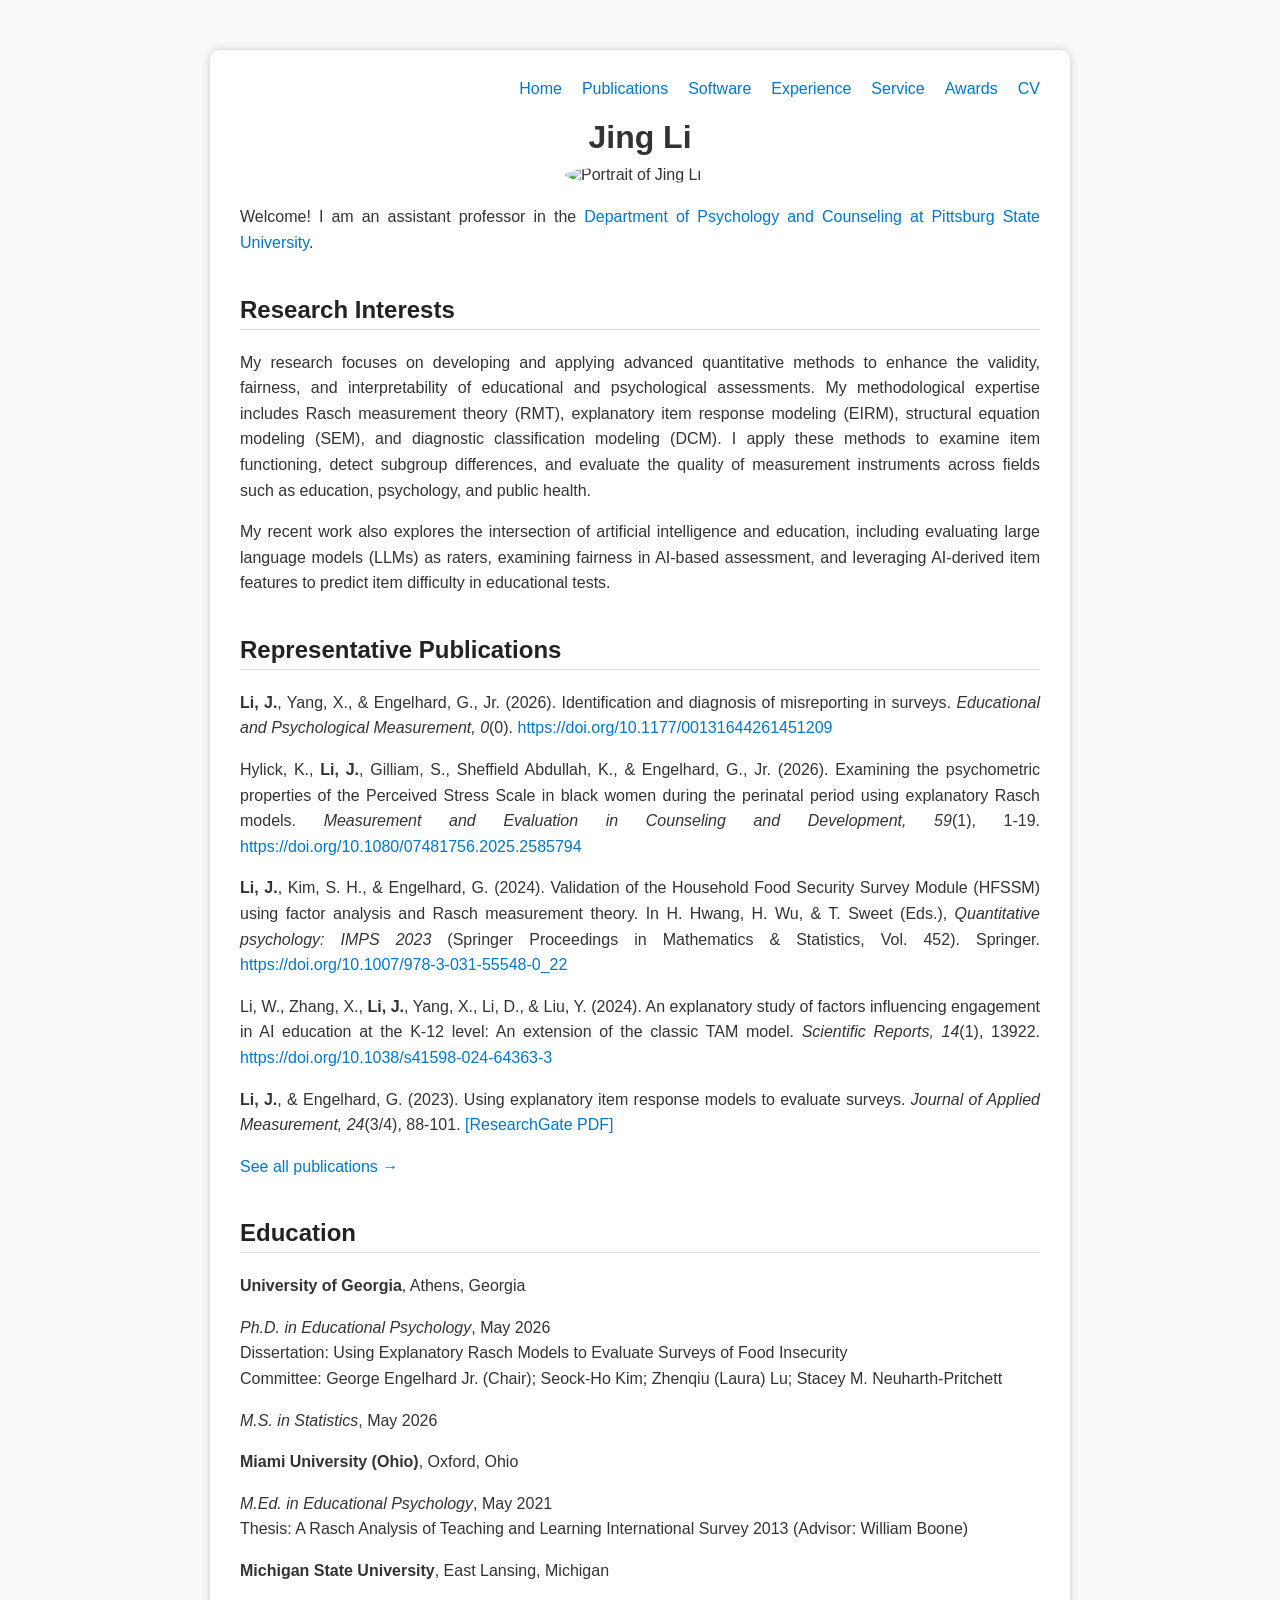
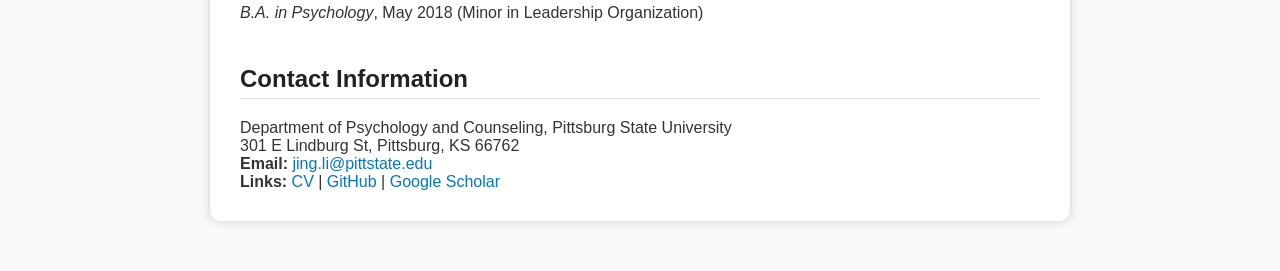
==== index.html @ d0a08bfe "Update index.html" ====
<!DOCTYPE html>
<html lang="en">
<head>
<meta charset="UTF-8">
<meta name="viewport" content="width=device-width, initial-scale=1.0">
<title>Home | Jing Li</title>
<link href="https://fonts.googleapis.com/css2?family=Lato:wght@300;700&display=swap" rel="stylesheet">
<link rel="stylesheet" href="style.css">
</head>
<body>
<div class="container">
<nav class="topnav">
<a href="index.html" class="active">Home</a>
<a href="publications.html">Publications</a>
<a href="software.html">Software</a>
<a href="experience.html">Experience</a>
<a href="service.html">Service</a>
<a href="awards.html">Awards</a>
<a href="cv.html">CV</a>
</nav>
<h1>Jing Li</h1>
<img src="profile.png" alt="Portrait of Jing Li" class="profile-img">
<p>Welcome! I am an assistant professor in the <a href="https://www.pittstate.edu/" target="_blank">Department of Psychology and Counseling at Pittsburg State University</a>.</p>

<h2>Research Interests</h2>
<p>My research focuses on developing and applying advanced quantitative methods to enhance the validity, fairness, and interpretability of educational and psychological assessments. My methodological expertise includes Rasch measurement theory (RMT), explanatory item response modeling (EIRM), structural equation modeling (SEM), and diagnostic classification modeling (DCM). I apply these methods to examine item functioning, detect subgroup differences, and evaluate the quality of measurement instruments across fields such as education, psychology, and public health.</p>
<p>My recent work also explores the intersection of artificial intelligence and education, including evaluating large language models (LLMs) as raters, examining fairness in AI-based assessment, and leveraging AI-derived item features to predict item difficulty in educational tests.</p>

<h2>Representative Publications</h2>
<p><strong>Li, J.</strong>, Yang, X., &amp; Engelhard, G., Jr. (2026). Identification and diagnosis of misreporting in surveys. <em>Educational and Psychological Measurement, 0</em>(0). <a href="https://doi.org/10.1177/00131644261451209" target="_blank">https://doi.org/10.1177/00131644261451209</a></p>
<p>Hylick, K., <strong>Li, J.</strong>, Gilliam, S., Sheffield Abdullah, K., &amp; Engelhard, G., Jr. (2026). Examining the psychometric properties of the Perceived Stress Scale in black women during the perinatal period using explanatory Rasch models. <em>Measurement and Evaluation in Counseling and Development, 59</em>(1), 1-19. <a href="https://doi.org/10.1080/07481756.2025.2585794" target="_blank">https://doi.org/10.1080/07481756.2025.2585794</a></p>
<p><strong>Li, J.</strong>, Kim, S. H., &amp; Engelhard, G. (2024). Validation of the Household Food Security Survey Module (HFSSM) using factor analysis and Rasch measurement theory. In H. Hwang, H. Wu, &amp; T. Sweet (Eds.), <em>Quantitative psychology: IMPS 2023</em> (Springer Proceedings in Mathematics &amp; Statistics, Vol. 452). Springer. <a href="https://doi.org/10.1007/978-3-031-55548-0_22" target="_blank">https://doi.org/10.1007/978-3-031-55548-0_22</a></p>
<p>Li, W., Zhang, X., <strong>Li, J.</strong>, Yang, X., Li, D., &amp; Liu, Y. (2024). An explanatory study of factors influencing engagement in AI education at the K-12 level: An extension of the classic TAM model. <em>Scientific Reports, 14</em>(1), 13922. <a href="https://doi.org/10.1038/s41598-024-64363-3" target="_blank">https://doi.org/10.1038/s41598-024-64363-3</a></p>
<p><strong>Li, J.</strong>, &amp; Engelhard, G. (2023). Using explanatory item response models to evaluate surveys. <em>Journal of Applied Measurement, 24</em>(3/4), 88-101. <a href="https://www.researchgate.net/profile/Jing-Li-899/publication/395028390_Using_Explanatory_Item_Response_Models_to_Evaluate_Surveys/links/68b1be15360112563e0f1eec/Using-Explanatory-Item-Response-Models-to-Evaluate-Surveys.pdf" target="_blank">[ResearchGate PDF]</a></p>
<p><a href="publications.html">See all publications &rarr;</a></p>

<h2>Education</h2>
<p><strong>University of Georgia</strong>, Athens, Georgia</p>
<p><em>Ph.D. in Educational Psychology</em>, May 2026<br>Dissertation: Using Explanatory Rasch Models to Evaluate Surveys of Food Insecurity<br>Committee: George Engelhard Jr. (Chair); Seock-Ho Kim; Zhenqiu (Laura) Lu; Stacey M. Neuharth-Pritchett</p>
<p><em>M.S. in Statistics</em>, May 2026</p>
<p><strong>Miami University (Ohio)</strong>, Oxford, Ohio</p>
<p><em>M.Ed. in Educational Psychology</em>, May 2021<br>Thesis: A Rasch Analysis of Teaching and Learning International Survey 2013 (Advisor: William Boone)</p>
<p><strong>Michigan State University</strong>, East Lansing, Michigan</p>
<p><em>B.A. in Psychology</em>, May 2018 (Minor in Leadership Organization)</p>

<h2>Contact Information</h2>
<div class="contact-info">Department of Psychology and Counseling, Pittsburg State University<br>301 E Lindburg St, Pittsburg, KS 66762<br>
<strong>Email:</strong> <a href="mailto:jing.li@pittstate.edu">jing.li@pittstate.edu</a><br>
<strong>Links:</strong> <a href="cv.html">CV</a> | <a href="https://github.com/JingLi1230" target="_blank">GitHub</a> | <a href="https://scholar.google.com/citations?user=pYv-j_UAAAAJ&amp;hl=en" target="_blank">Google Scholar</a></div>
</div>
</body>
</html>
---- style.css ----
body {
  font-family: sans-serif;
  background-color: #f9f9f9;
  padding: 50px;
  margin: 0;
  color: #333;
}

.container {
  max-width: 800px;
  margin: auto;
  background: white;
  padding: 30px;
  border-radius: 10px;
  box-shadow: 0px 0px 10px #ccc;
}

h1 {
  text-align: center;
  font-size: 32px;
  margin-bottom: 10px;
}

img {
  display: block;
  margin: 0 auto 20px auto;
  max-width: 150px;
  border-radius: 50%;
}

p {
  text-align: justify;
  line-height: 1.6;
}

ul {
  padding-left: 20px;
  line-height: 1.6;
}

ul li {
  margin-bottom: 8px;
}

a {
  color: #0077cc;
  text-decoration: none;
}

a:hover {
  text-decoration: underline;
}

h2 {
  margin-top: 40px;
  color: #222;
  border-bottom: 1px solid #ddd;
  padding-bottom: 5px;
}
.topnav {
  display: flex;
  justify-content: flex-end;  /* 靠右对齐 */
  flex-wrap: wrap;            /* 手机上放不下时自动换行 */
  gap: 20px;                  /* 链接之间的间距,可以自己调 */
  text-align: right;
}
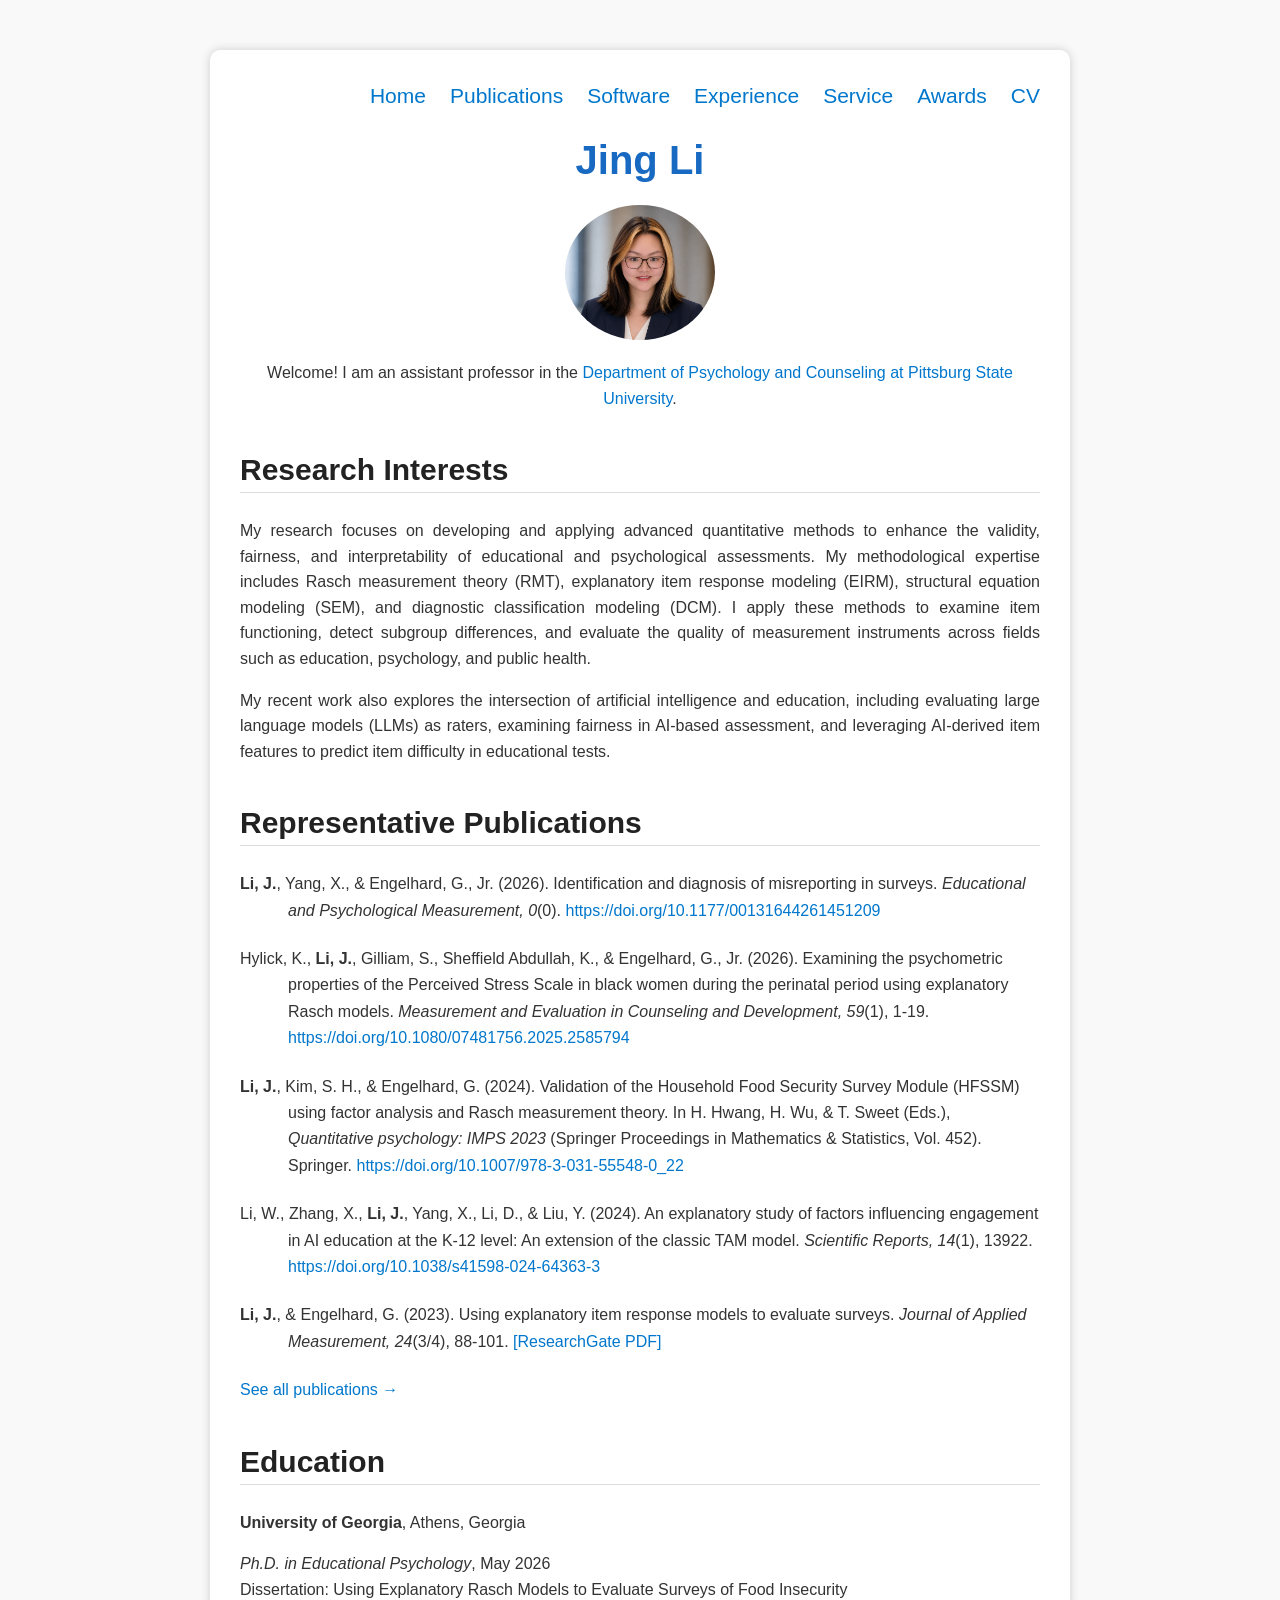
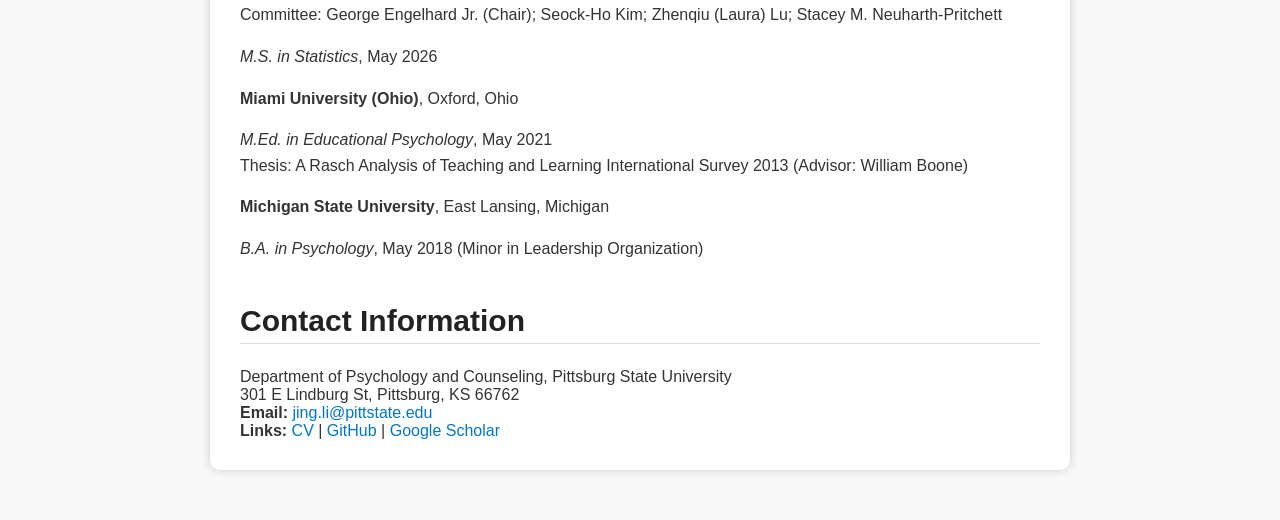
==== commit 5159c4fe: "Add files via upload" ====
--- a/index.html
+++ b/index.html
@@ -20,18 +20,18 @@
 </nav>
 <h1>Jing Li</h1>
 <img src="profile.png" alt="Portrait of Jing Li" class="profile-img">
-<p>Welcome! I am an assistant professor in the <a href="https://www.pittstate.edu/" target="_blank">Department of Psychology and Counseling at Pittsburg State University</a>.</p>
+<p class="welcome-intro">Welcome! I am an assistant professor in the <a href="https://www.pittstate.edu/" target="_blank">Department of Psychology and Counseling at Pittsburg State University</a>.</p>
 
 <h2>Research Interests</h2>
 <p>My research focuses on developing and applying advanced quantitative methods to enhance the validity, fairness, and interpretability of educational and psychological assessments. My methodological expertise includes Rasch measurement theory (RMT), explanatory item response modeling (EIRM), structural equation modeling (SEM), and diagnostic classification modeling (DCM). I apply these methods to examine item functioning, detect subgroup differences, and evaluate the quality of measurement instruments across fields such as education, psychology, and public health.</p>
 <p>My recent work also explores the intersection of artificial intelligence and education, including evaluating large language models (LLMs) as raters, examining fairness in AI-based assessment, and leveraging AI-derived item features to predict item difficulty in educational tests.</p>
 
 <h2>Representative Publications</h2>
-<p><strong>Li, J.</strong>, Yang, X., &amp; Engelhard, G., Jr. (2026). Identification and diagnosis of misreporting in surveys. <em>Educational and Psychological Measurement, 0</em>(0). <a href="https://doi.org/10.1177/00131644261451209" target="_blank">https://doi.org/10.1177/00131644261451209</a></p>
-<p>Hylick, K., <strong>Li, J.</strong>, Gilliam, S., Sheffield Abdullah, K., &amp; Engelhard, G., Jr. (2026). Examining the psychometric properties of the Perceived Stress Scale in black women during the perinatal period using explanatory Rasch models. <em>Measurement and Evaluation in Counseling and Development, 59</em>(1), 1-19. <a href="https://doi.org/10.1080/07481756.2025.2585794" target="_blank">https://doi.org/10.1080/07481756.2025.2585794</a></p>
-<p><strong>Li, J.</strong>, Kim, S. H., &amp; Engelhard, G. (2024). Validation of the Household Food Security Survey Module (HFSSM) using factor analysis and Rasch measurement theory. In H. Hwang, H. Wu, &amp; T. Sweet (Eds.), <em>Quantitative psychology: IMPS 2023</em> (Springer Proceedings in Mathematics &amp; Statistics, Vol. 452). Springer. <a href="https://doi.org/10.1007/978-3-031-55548-0_22" target="_blank">https://doi.org/10.1007/978-3-031-55548-0_22</a></p>
-<p>Li, W., Zhang, X., <strong>Li, J.</strong>, Yang, X., Li, D., &amp; Liu, Y. (2024). An explanatory study of factors influencing engagement in AI education at the K-12 level: An extension of the classic TAM model. <em>Scientific Reports, 14</em>(1), 13922. <a href="https://doi.org/10.1038/s41598-024-64363-3" target="_blank">https://doi.org/10.1038/s41598-024-64363-3</a></p>
-<p><strong>Li, J.</strong>, &amp; Engelhard, G. (2023). Using explanatory item response models to evaluate surveys. <em>Journal of Applied Measurement, 24</em>(3/4), 88-101. <a href="https://www.researchgate.net/profile/Jing-Li-899/publication/395028390_Using_Explanatory_Item_Response_Models_to_Evaluate_Surveys/links/68b1be15360112563e0f1eec/Using-Explanatory-Item-Response-Models-to-Evaluate-Surveys.pdf" target="_blank">[ResearchGate PDF]</a></p>
+<p class="publication-entry"><strong>Li, J.</strong>, Yang, X., &amp; Engelhard, G., Jr. (2026). Identification and diagnosis of misreporting in surveys. <em>Educational and Psychological Measurement, 0</em>(0). <a href="https://doi.org/10.1177/00131644261451209" target="_blank">https://doi.org/10.1177/00131644261451209</a></p>
+<p class="publication-entry">Hylick, K., <strong>Li, J.</strong>, Gilliam, S., Sheffield Abdullah, K., &amp; Engelhard, G., Jr. (2026). Examining the psychometric properties of the Perceived Stress Scale in black women during the perinatal period using explanatory Rasch models. <em>Measurement and Evaluation in Counseling and Development, 59</em>(1), 1-19. <a href="https://doi.org/10.1080/07481756.2025.2585794" target="_blank">https://doi.org/10.1080/07481756.2025.2585794</a></p>
+<p class="publication-entry"><strong>Li, J.</strong>, Kim, S. H., &amp; Engelhard, G. (2024). Validation of the Household Food Security Survey Module (HFSSM) using factor analysis and Rasch measurement theory. In H. Hwang, H. Wu, &amp; T. Sweet (Eds.), <em>Quantitative psychology: IMPS 2023</em> (Springer Proceedings in Mathematics &amp; Statistics, Vol. 452). Springer. <a href="https://doi.org/10.1007/978-3-031-55548-0_22" target="_blank">https://doi.org/10.1007/978-3-031-55548-0_22</a></p>
+<p class="publication-entry">Li, W., Zhang, X., <strong>Li, J.</strong>, Yang, X., Li, D., &amp; Liu, Y. (2024). An explanatory study of factors influencing engagement in AI education at the K-12 level: An extension of the classic TAM model. <em>Scientific Reports, 14</em>(1), 13922. <a href="https://doi.org/10.1038/s41598-024-64363-3" target="_blank">https://doi.org/10.1038/s41598-024-64363-3</a></p>
+<p class="publication-entry"><strong>Li, J.</strong>, &amp; Engelhard, G. (2023). Using explanatory item response models to evaluate surveys. <em>Journal of Applied Measurement, 24</em>(3/4), 88-101. <a href="https://www.researchgate.net/profile/Jing-Li-899/publication/395028390_Using_Explanatory_Item_Response_Models_to_Evaluate_Surveys/links/68b1be15360112563e0f1eec/Using-Explanatory-Item-Response-Models-to-Evaluate-Surveys.pdf" target="_blank">[ResearchGate PDF]</a></p>
 <p><a href="publications.html">See all publications &rarr;</a></p>
 
 <h2>Education</h2>
--- a/style.css
+++ b/style.css
@@ -64,3 +64,20 @@
   gap: 20px;                  /* 链接之间的间距,可以自己调 */
   text-align: right;
 }
+
+/* Shared academic website refinements */
+h1 { color: #1769c2; font-size: 40px; margin-top: 26px; margin-bottom: 22px; }
+h2 { font-size: 30px; color: #222; margin-top: 42px; }
+.topnav { gap: 24px; align-items: center; }
+.topnav a { font-size: 21px; line-height: 1.5; }
+.welcome-intro { text-align: center; }
+.publication-entry { padding-left: 0.5in; text-indent: -0.5in; text-align: left; overflow-wrap: anywhere; margin: 0 0 22px; line-height: 1.65; }
+.publication-section-heading { font-size: 30px; }
+@media (max-width: 700px) {
+  body { padding: 14px; }
+  .container { padding: 20px; }
+  h1 { font-size: 34px; }
+  h2, .publication-section-heading { font-size: 25px; }
+  .topnav { justify-content: center; gap: 10px 16px; }
+  .topnav a { font-size: 18px; }
+}
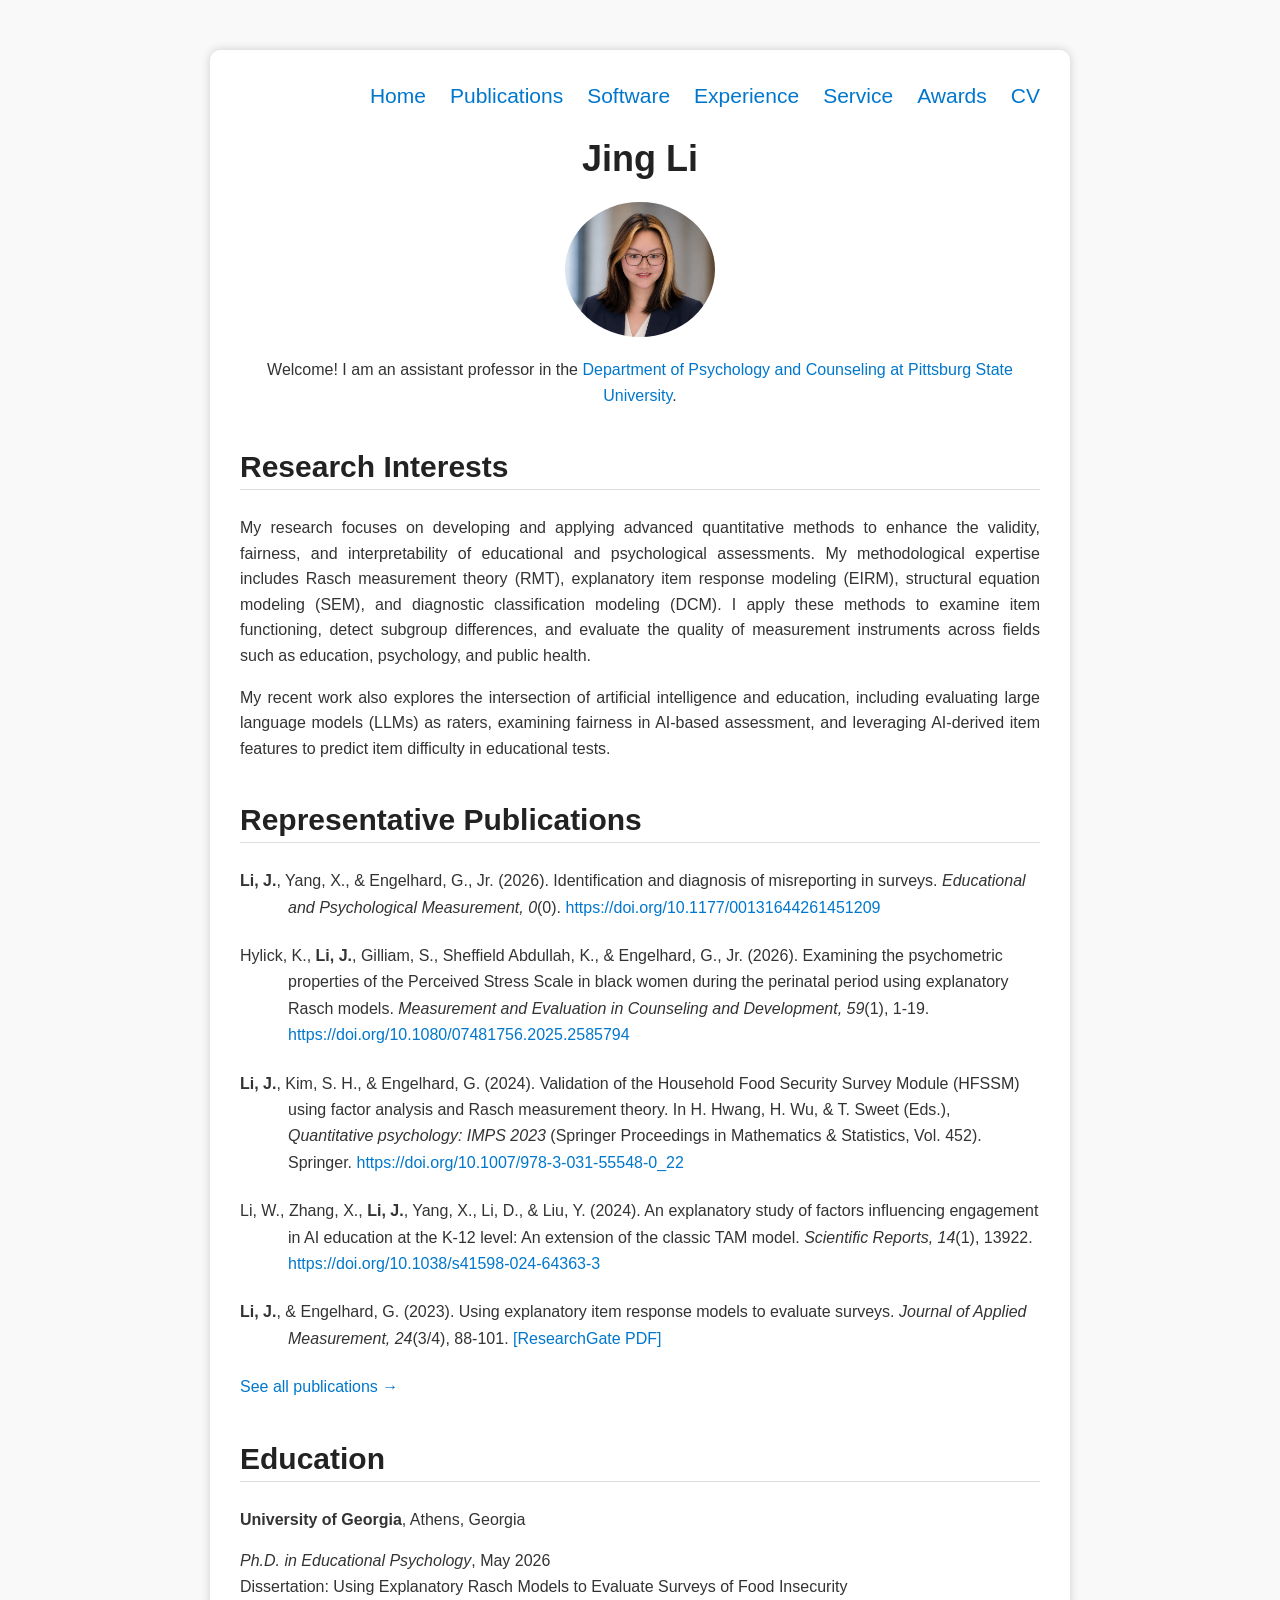
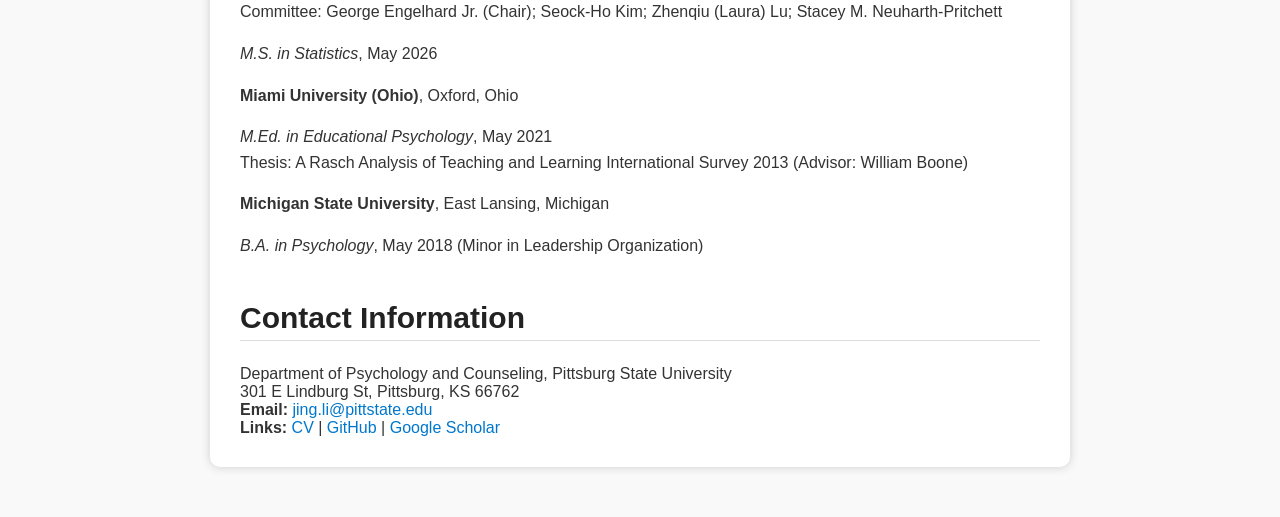
==== commit 3c9c3487: "Update index.html" ====
--- a/index.html
+++ b/index.html
@@ -20,7 +20,7 @@
 </nav>
 <h1>Jing Li</h1>
 <img src="profile.png" alt="Portrait of Jing Li" class="profile-img">
-<p class="welcome-intro">Welcome! I am an assistant professor in the <a href="https://www.pittstate.edu/" target="_blank">Department of Psychology and Counseling at Pittsburg State University</a>.</p>
+<p class="welcome-intro">Welcome! I am an assistant professor in the <a href="https://www.pittstate.edu/psychology/index.html" target="_blank">Department of Psychology and Counseling at Pittsburg State University</a>.</p>
 
 <h2>Research Interests</h2>
 <p>My research focuses on developing and applying advanced quantitative methods to enhance the validity, fairness, and interpretability of educational and psychological assessments. My methodological expertise includes Rasch measurement theory (RMT), explanatory item response modeling (EIRM), structural equation modeling (SEM), and diagnostic classification modeling (DCM). I apply these methods to examine item functioning, detect subgroup differences, and evaluate the quality of measurement instruments across fields such as education, psychology, and public health.</p>
--- a/style.css
+++ b/style.css
@@ -1,3 +1,8 @@
+
+/* =========================================
+   General Website Style
+========================================= */
+
 body {
   font-family: sans-serif;
   background-color: #f9f9f9;
@@ -15,11 +20,21 @@
   box-shadow: 0px 0px 10px #ccc;
 }
 
+/* =========================================
+   Main Page Titles
+========================================= */
+
 h1 {
   text-align: center;
-  font-size: 32px;
-  margin-bottom: 10px;
-}
+  font-size: 36px;
+  color: #222;
+  margin-top: 26px;
+  margin-bottom: 22px;
+}
+
+/* =========================================
+   Profile Image
+========================================= */
 
 img {
   display: block;
@@ -28,6 +43,10 @@
   border-radius: 50%;
 }
 
+/* =========================================
+   Paragraphs and Lists
+========================================= */
+
 p {
   text-align: justify;
   line-height: 1.6;
@@ -42,6 +61,10 @@
   margin-bottom: 8px;
 }
 
+/* =========================================
+   Links
+========================================= */
+
 a {
   color: #0077cc;
   text-decoration: none;
@@ -51,33 +74,133 @@
   text-decoration: underline;
 }
 
+/* =========================================
+   Section Headings
+========================================= */
+
 h2 {
-  margin-top: 40px;
+  font-size: 30px;
+  margin-top: 42px;
   color: #222;
   border-bottom: 1px solid #ddd;
   padding-bottom: 5px;
 }
+
+/* =========================================
+   Navigation Bar
+========================================= */
+
 .topnav {
   display: flex;
-  justify-content: flex-end;  /* 靠右对齐 */
-  flex-wrap: wrap;            /* 手机上放不下时自动换行 */
-  gap: 20px;                  /* 链接之间的间距,可以自己调 */
+  justify-content: flex-end;
+  flex-wrap: wrap;
+  gap: 24px;
+  align-items: center;
   text-align: right;
 }
 
-/* Shared academic website refinements */
-h1 { color: #1769c2; font-size: 40px; margin-top: 26px; margin-bottom: 22px; }
-h2 { font-size: 30px; color: #222; margin-top: 42px; }
-.topnav { gap: 24px; align-items: center; }
-.topnav a { font-size: 21px; line-height: 1.5; }
-.welcome-intro { text-align: center; }
-.publication-entry { padding-left: 0.5in; text-indent: -0.5in; text-align: left; overflow-wrap: anywhere; margin: 0 0 22px; line-height: 1.65; }
-.publication-section-heading { font-size: 30px; }
+.topnav a {
+  font-size: 21px;
+  line-height: 1.5;
+}
+
+/* =========================================
+   Home Page Welcome Section
+========================================= */
+
+.welcome-intro {
+  text-align: center;
+}
+
+/* =========================================
+   APA Style Publications
+   Home Page: Representative Publications
+========================================= */
+
+.publication-entry {
+  padding-left: 0.5in;
+  text-indent: -0.5in;
+  text-align: left;
+  overflow-wrap: anywhere;
+  margin: 0 0 22px;
+  line-height: 1.65;
+}
+
+/* =========================================
+   Publications Page Section Headings
+========================================= */
+
+.publication-section-heading {
+  font-size: 30px;
+}
+
+/* =========================================
+   Publications Page Automatic Numbering
+========================================= */
+
+/* Restart numbering for each section */
+.publication-list {
+  counter-reset: publication;
+}
+
+/* Numbered publication entries */
+.publication-list .publication-entry {
+  counter-increment: publication;
+  position: relative;
+
+  padding-left: 0.65in;
+  text-indent: 0;
+
+  text-align: left;
+  overflow-wrap: anywhere;
+
+  margin: 0 0 22px;
+  line-height: 1.65;
+}
+
+/* Display numbers: 1. 2. 3. ... */
+.publication-list .publication-entry::before {
+  content: counter(publication) ".";
+  position: absolute;
+  left: 0;
+  top: 0;
+  font-weight: bold;
+}
+
+/* =========================================
+   Mobile Responsive Design
+========================================= */
+
 @media (max-width: 700px) {
-  body { padding: 14px; }
-  .container { padding: 20px; }
-  h1 { font-size: 34px; }
-  h2, .publication-section-heading { font-size: 25px; }
-  .topnav { justify-content: center; gap: 10px 16px; }
-  .topnav a { font-size: 18px; }
-}
+
+  body {
+    padding: 14px;
+  }
+
+  .container {
+    padding: 20px;
+  }
+
+  h1 {
+    font-size: 30px;
+  }
+
+  h2,
+  .publication-section-heading {
+    font-size: 25px;
+  }
+
+  .topnav {
+    justify-content: center;
+    gap: 10px 16px;
+  }
+
+  .topnav a {
+    font-size: 18px;
+  }
+
+  .publication-list .publication-entry {
+    padding-left: 0.45in;
+  }
+
+}
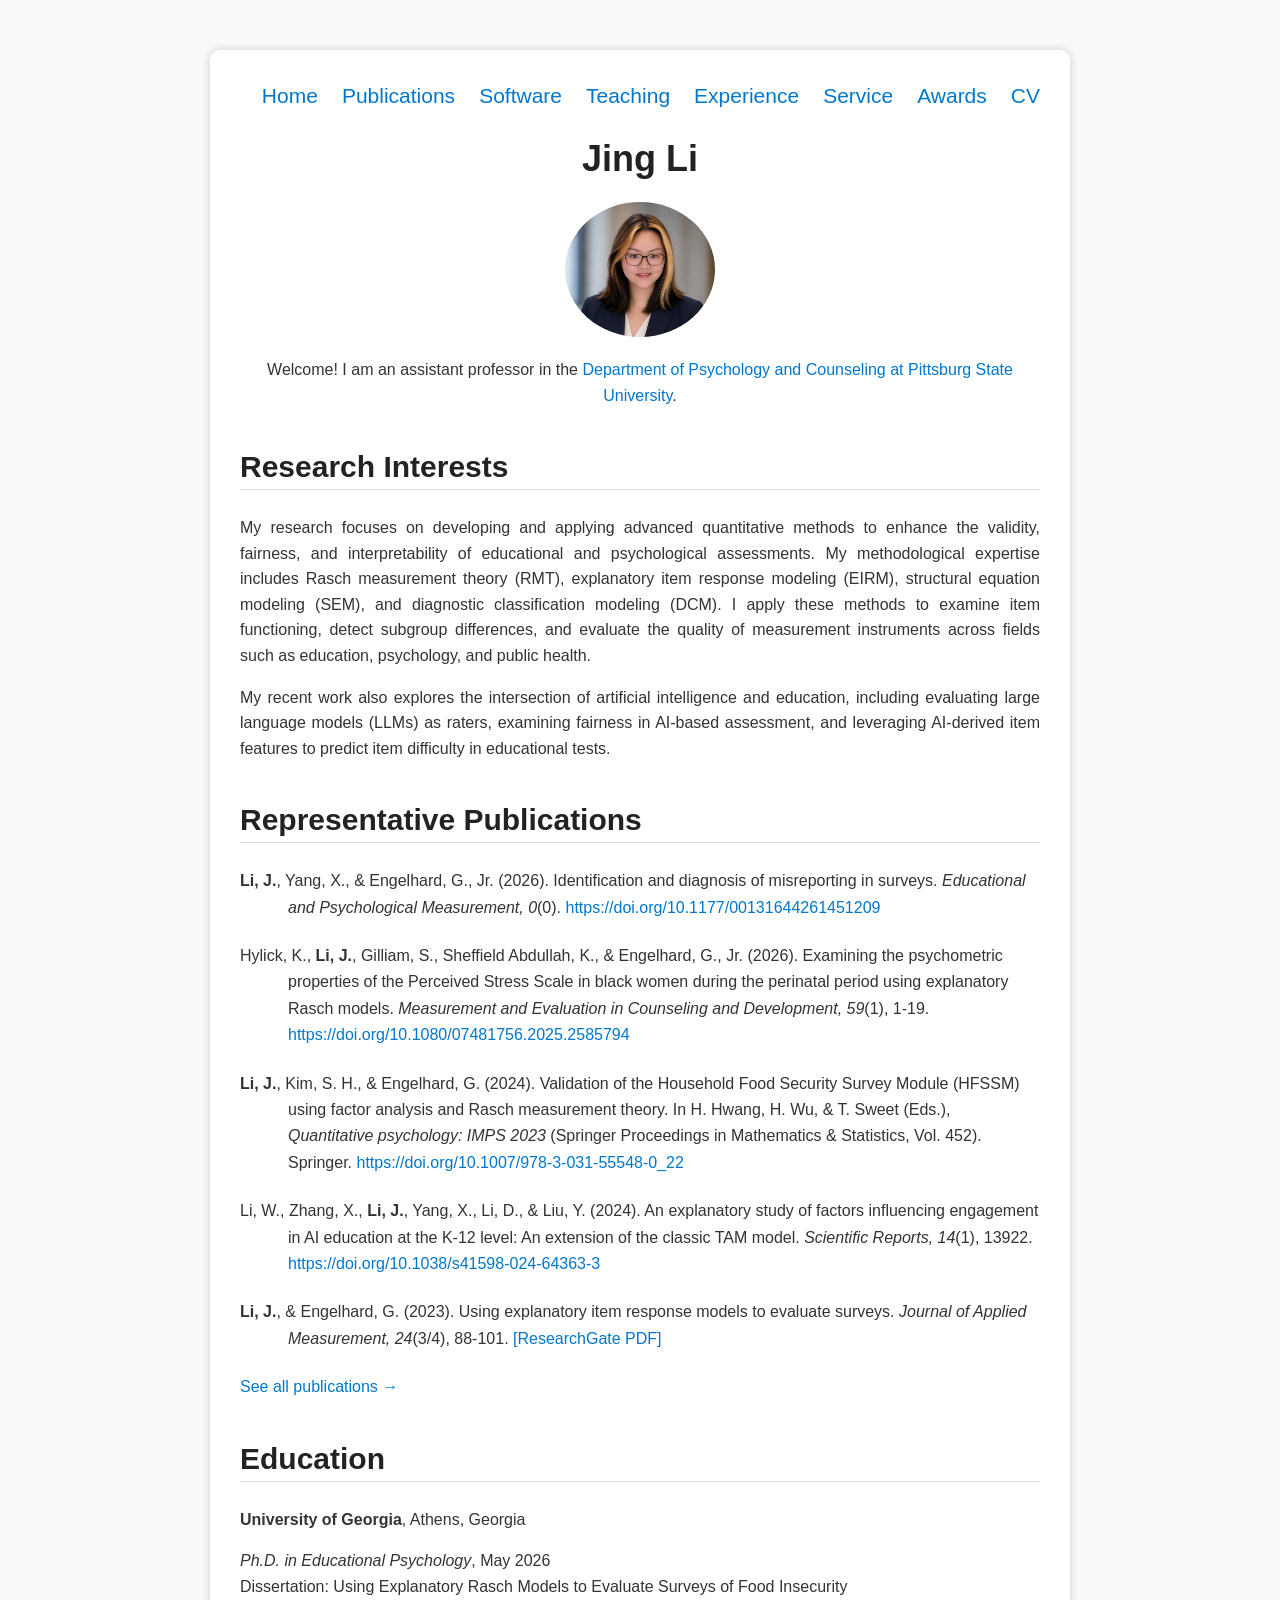
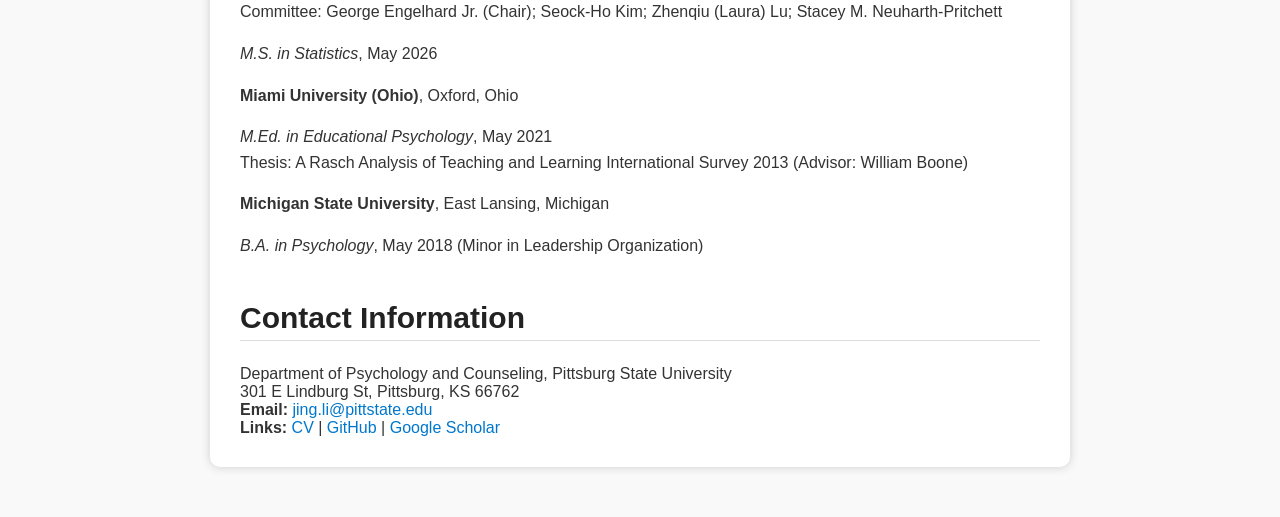
==== commit fe8d390f: "Update index.html" ====
--- a/index.html
+++ b/index.html
@@ -9,15 +9,18 @@
 </head>
 <body>
 <div class="container">
+  
 <nav class="topnav">
 <a href="index.html" class="active">Home</a>
 <a href="publications.html">Publications</a>
 <a href="software.html">Software</a>
+<a href="teaching.html">Teaching</a>
 <a href="experience.html">Experience</a>
 <a href="service.html">Service</a>
 <a href="awards.html">Awards</a>
 <a href="cv.html">CV</a>
 </nav>
+  
 <h1>Jing Li</h1>
 <img src="profile.png" alt="Portrait of Jing Li" class="profile-img">
 <p class="welcome-intro">Welcome! I am an assistant professor in the <a href="https://www.pittstate.edu/psychology/index.html" target="_blank">Department of Psychology and Counseling at Pittsburg State University</a>.</p>
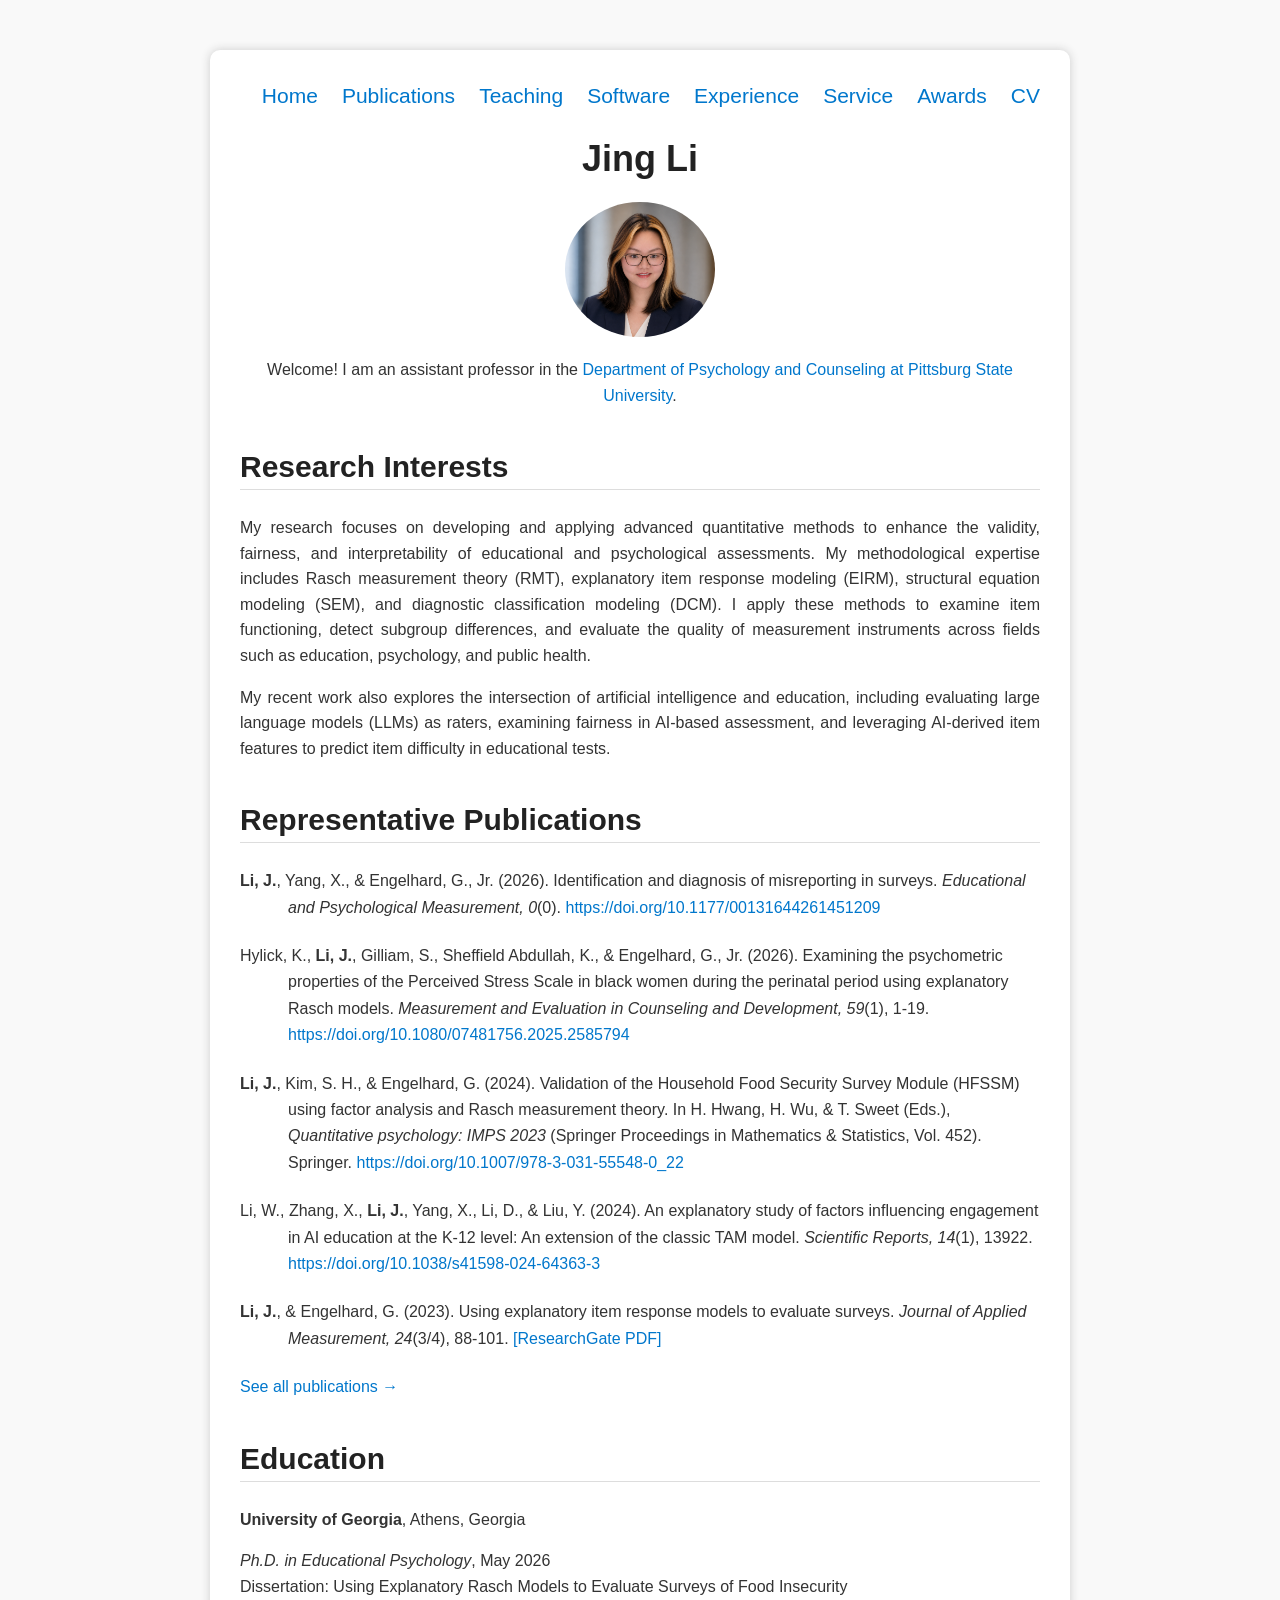
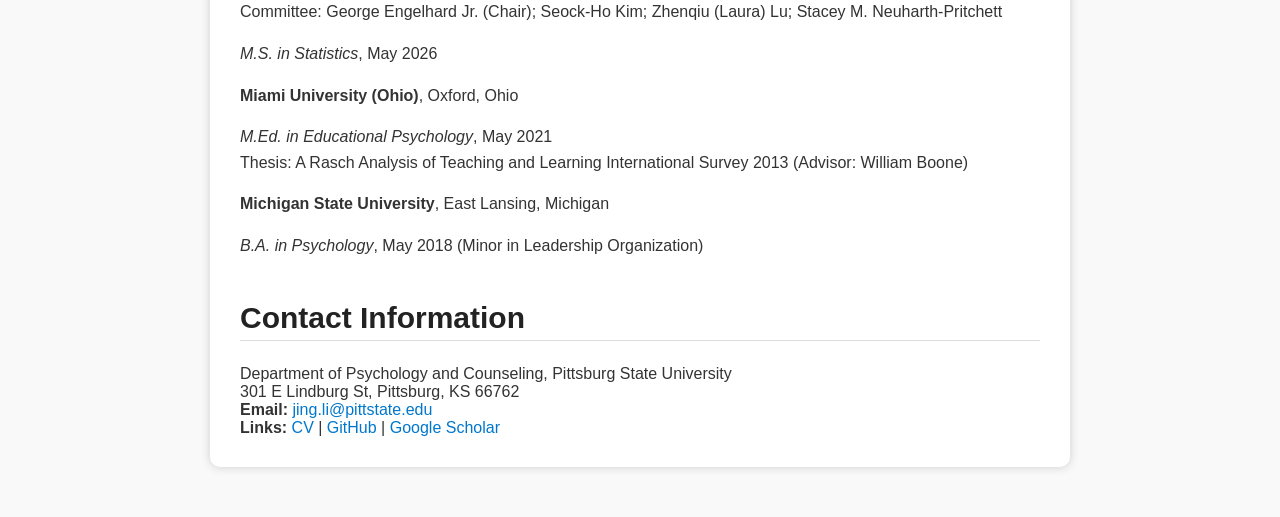
==== commit 9d96b1fc: "Update index.html" ====
--- a/index.html
+++ b/index.html
@@ -11,10 +11,10 @@
 <div class="container">
   
 <nav class="topnav">
-<a href="index.html" class="active">Home</a>
+<a href="index.html">Home</a>
 <a href="publications.html">Publications</a>
+<a href="teaching.html">Teaching</a>
 <a href="software.html">Software</a>
-<a href="teaching.html">Teaching</a>
 <a href="experience.html">Experience</a>
 <a href="service.html">Service</a>
 <a href="awards.html">Awards</a>
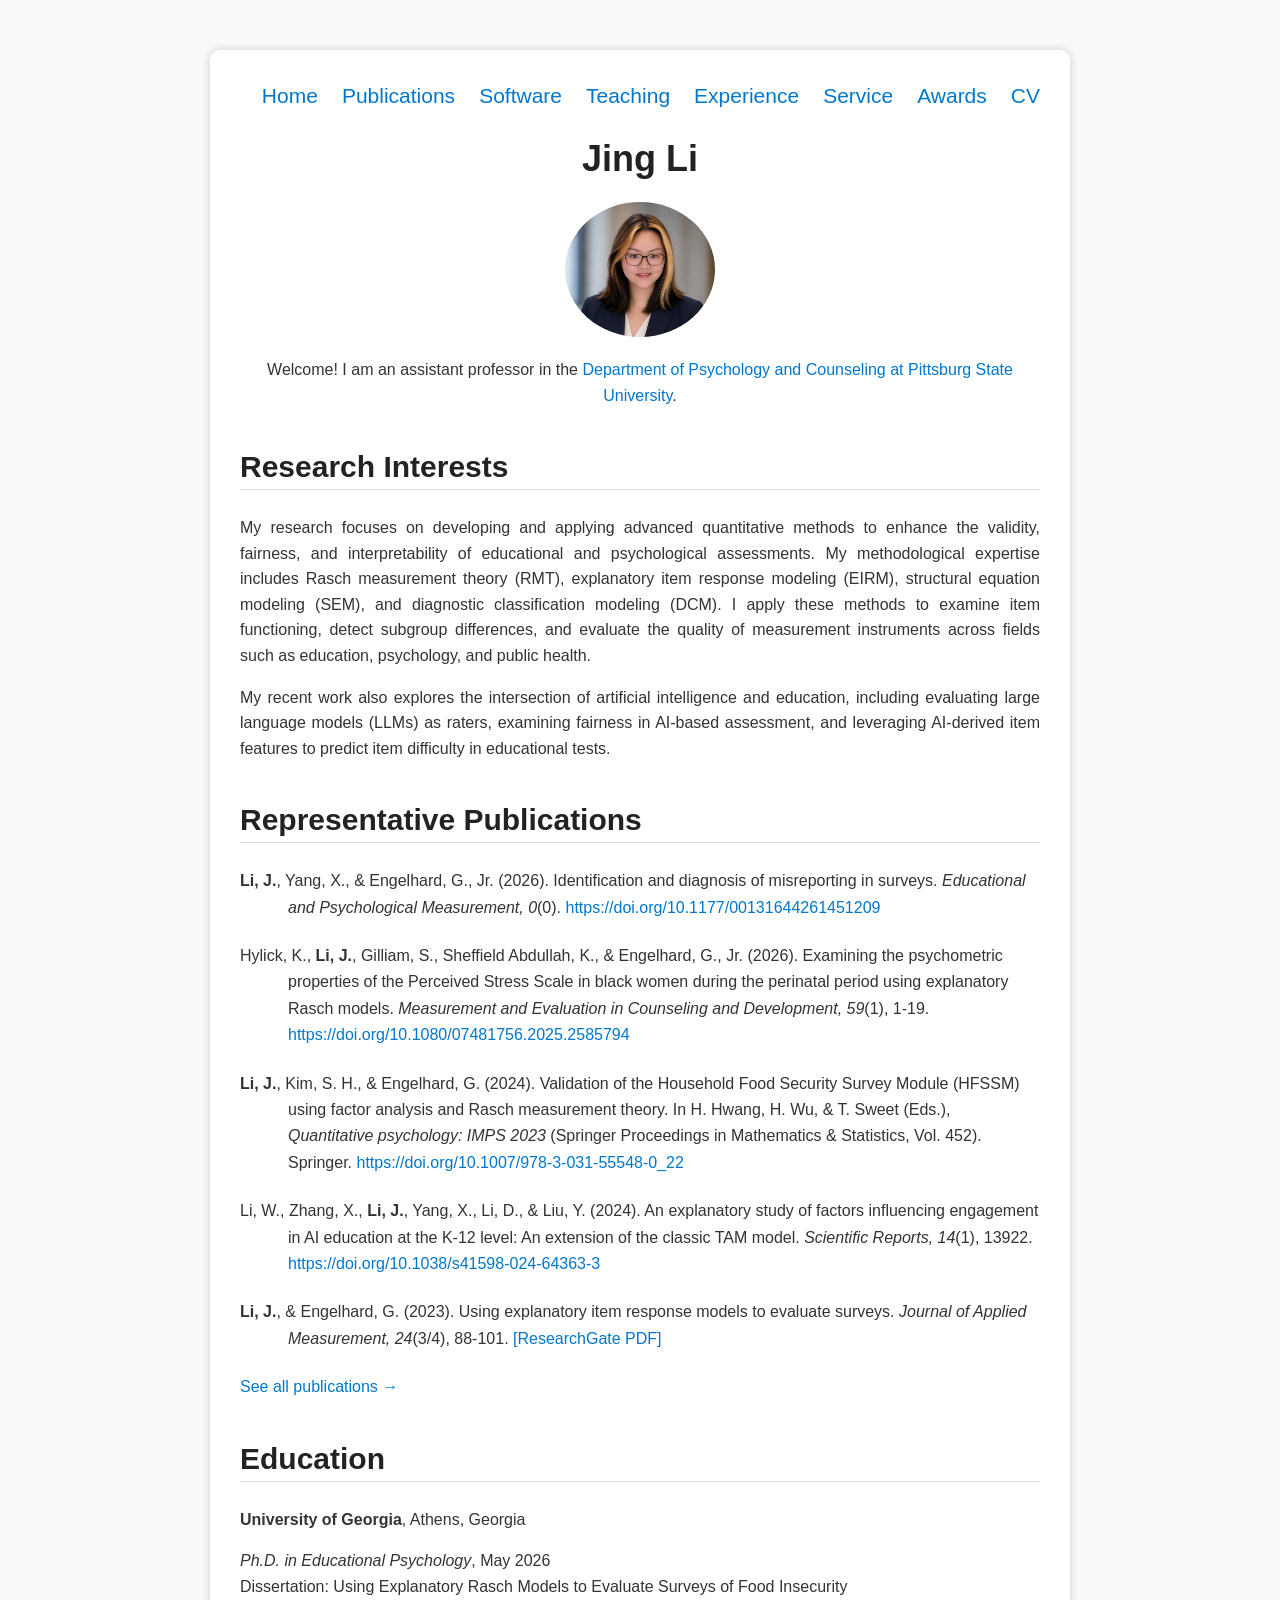
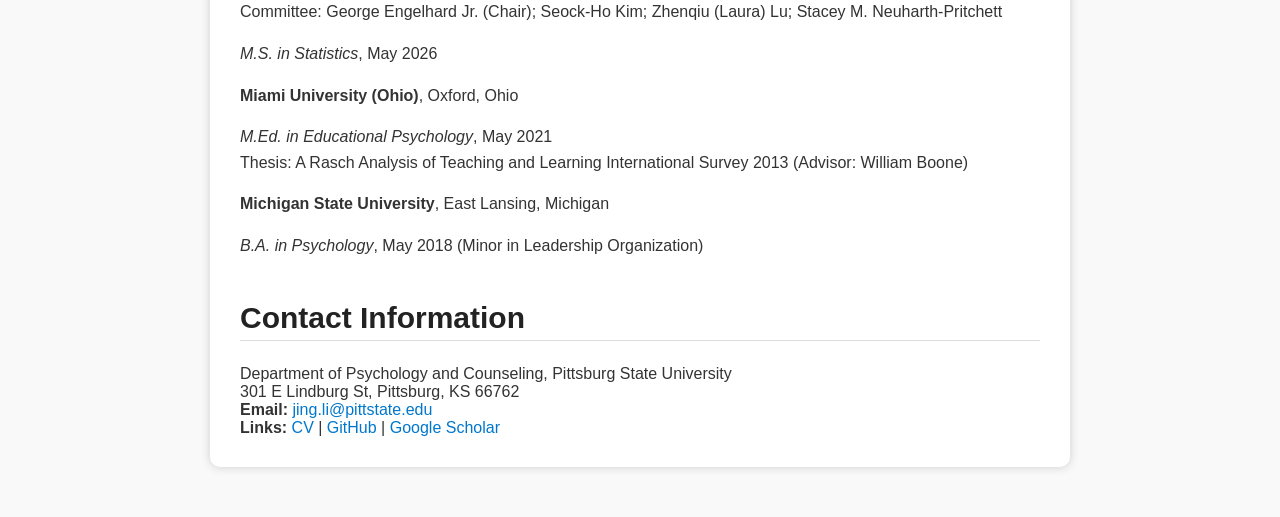
==== commit 20084b0a: "Update index.html" ====
--- a/index.html
+++ b/index.html
@@ -11,14 +11,14 @@
 <div class="container">
   
 <nav class="topnav">
-<a href="index.html">Home</a>
-<a href="publications.html">Publications</a>
-<a href="teaching.html">Teaching</a>
-<a href="software.html">Software</a>
-<a href="experience.html">Experience</a>
-<a href="service.html">Service</a>
-<a href="awards.html">Awards</a>
-<a href="cv.html">CV</a>
+  <a href="index.html" class="active">Home</a>
+  <a href="publications.html">Publications</a>
+  <a href="software.html">Software</a>
+  <a href="teaching.html">Teaching</a>
+  <a href="experience.html">Experience</a>
+  <a href="service.html">Service</a>
+  <a href="awards.html">Awards</a>
+  <a href="cv.html">CV</a>
 </nav>
   
 <h1>Jing Li</h1>
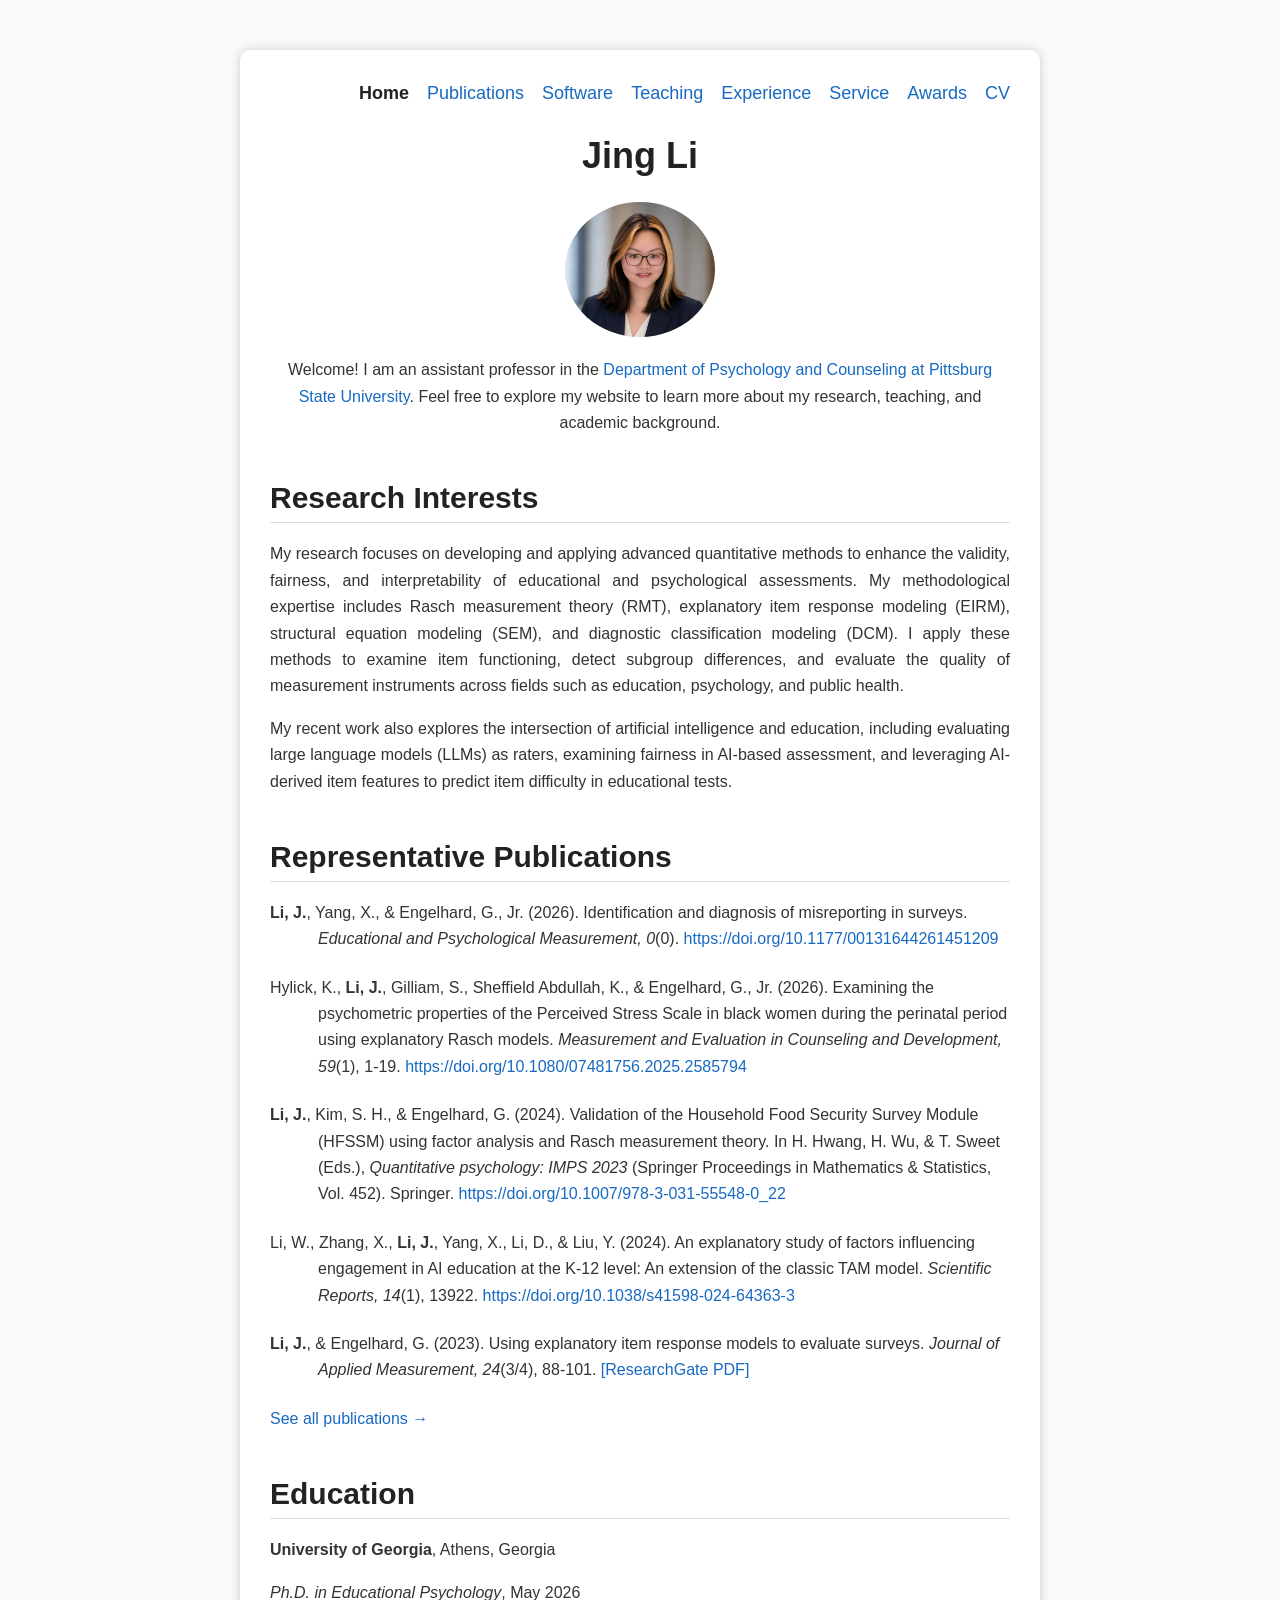
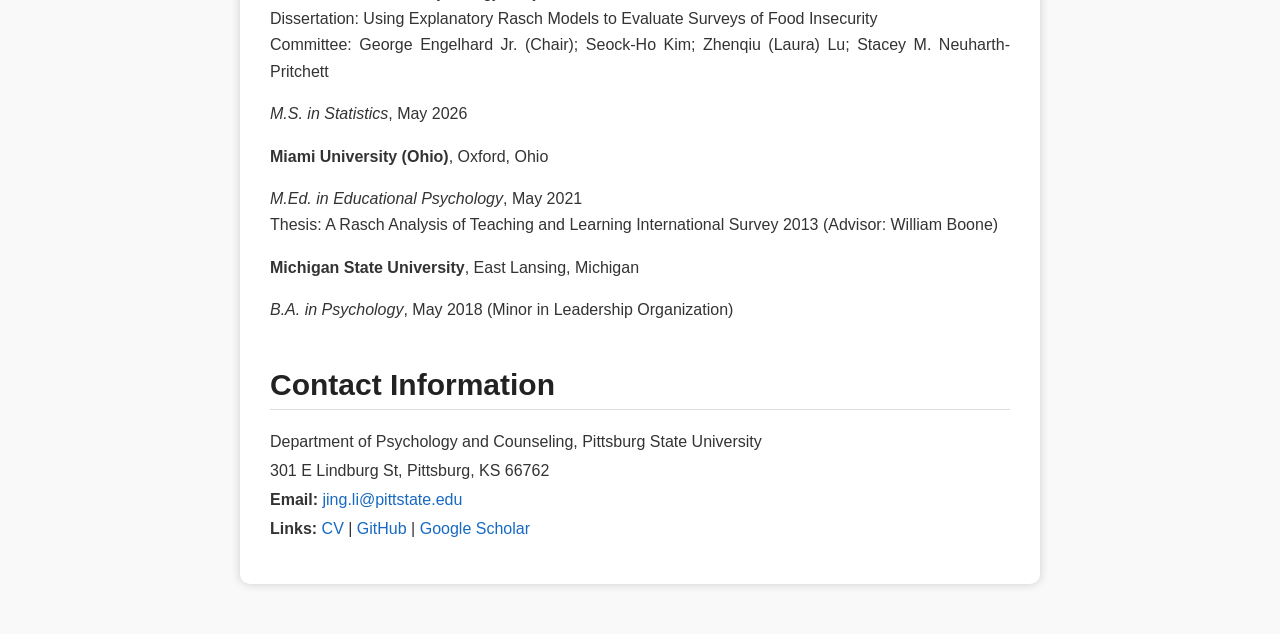
==== commit 19505979: "Update index.html" ====
--- a/index.html
+++ b/index.html
@@ -23,7 +23,11 @@
   
 <h1>Jing Li</h1>
 <img src="profile.png" alt="Portrait of Jing Li" class="profile-img">
-<p class="welcome-intro">Welcome! I am an assistant professor in the <a href="https://www.pittstate.edu/psychology/index.html" target="_blank">Department of Psychology and Counseling at Pittsburg State University</a>.</p>
+<p class="welcome-intro">
+  Welcome! I am an assistant professor in the
+  <a href="https://www.pittstate.edu/psychology/index.html" target="_blank">Department of Psychology and Counseling at Pittsburg State University</a>.
+  Feel free to explore my website to learn more about my research, teaching, and academic background.
+</p>
 
 <h2>Research Interests</h2>
 <p>My research focuses on developing and applying advanced quantitative methods to enhance the validity, fairness, and interpretability of educational and psychological assessments. My methodological expertise includes Rasch measurement theory (RMT), explanatory item response modeling (EIRM), structural equation modeling (SEM), and diagnostic classification modeling (DCM). I apply these methods to examine item functioning, detect subgroup differences, and evaluate the quality of measurement instruments across fields such as education, psychology, and public health.</p>
--- a/style.css
+++ b/style.css
@@ -1,27 +1,68 @@
 
 /* =========================================
-   General Website Style
-========================================= */
+   1. General Website Style
+========================================= */
+
+* {
+  box-sizing: border-box;
+}
 
 body {
-  font-family: sans-serif;
+  font-family: Arial, Helvetica, sans-serif;
   background-color: #f9f9f9;
   padding: 50px;
   margin: 0;
   color: #333;
-}
+  font-size: 16px;
+  line-height: 1.6;
+}
+
+/* Main white content container */
 
 .container {
   max-width: 800px;
-  margin: auto;
+  margin: 0 auto;
   background: white;
   padding: 30px;
   border-radius: 10px;
-  box-shadow: 0px 0px 10px #ccc;
-}
-
-/* =========================================
-   Main Page Titles
+  box-shadow: 0 0 10px #ccc;
+}
+
+
+/* =========================================
+   2. Navigation Bar
+========================================= */
+
+.topnav {
+  display: flex;
+  justify-content: flex-end;
+  align-items: center;
+  flex-wrap: wrap;
+  gap: 10px 18px;
+  margin-bottom: 24px;
+}
+
+.topnav a {
+  color: #1769c2;
+  font-size: 18px;
+  font-weight: normal;
+  text-decoration: none;
+  line-height: 1.5;
+  white-space: nowrap;
+}
+
+.topnav a:hover {
+  text-decoration: underline;
+}
+
+.topnav a.active {
+  color: #222;
+  font-weight: bold;
+}
+
+
+/* =========================================
+   3. Main Page Titles
 ========================================= */
 
 h1 {
@@ -30,92 +71,106 @@
   color: #222;
   margin-top: 26px;
   margin-bottom: 22px;
-}
-
-/* =========================================
-   Profile Image
-========================================= */
-
-img {
+  line-height: 1.3;
+}
+
+h2 {
+  font-size: 30px;
+  color: #222;
+  margin-top: 42px;
+  margin-bottom: 18px;
+  padding-bottom: 5px;
+  border-bottom: 1px solid #ddd;
+  line-height: 1.3;
+}
+
+h3 {
+  font-size: 20px;
+  color: #222;
+  margin-top: 26px;
+  margin-bottom: 10px;
+  line-height: 1.4;
+}
+
+
+/* =========================================
+   4. Profile Image
+========================================= */
+
+img.profile-img {
   display: block;
   margin: 0 auto 20px auto;
-  max-width: 150px;
+  width: 150px;
+  max-width: 100%;
+  height: auto;
   border-radius: 50%;
 }
 
-/* =========================================
-   Paragraphs and Lists
+/* Other images */
+
+.container img:not(.profile-img) {
+  max-width: 100%;
+  height: auto;
+}
+
+
+/* =========================================
+   5. Paragraphs and Lists
 ========================================= */
 
 p {
   text-align: justify;
-  line-height: 1.6;
+  line-height: 1.65;
+  margin-top: 12px;
+  margin-bottom: 16px;
 }
 
 ul {
-  padding-left: 20px;
-  line-height: 1.6;
+  padding-left: 24px;
+  line-height: 1.65;
 }
 
 ul li {
   margin-bottom: 8px;
 }
 
-/* =========================================
-   Links
+
+/* =========================================
+   6. Links
 ========================================= */
 
 a {
-  color: #0077cc;
+  color: #1769c2;
   text-decoration: none;
+  overflow-wrap: anywhere;
 }
 
 a:hover {
   text-decoration: underline;
 }
 
-/* =========================================
-   Section Headings
-========================================= */
-
-h2 {
-  font-size: 30px;
-  margin-top: 42px;
-  color: #222;
-  border-bottom: 1px solid #ddd;
-  padding-bottom: 5px;
-}
-
-/* =========================================
-   Navigation Bar
-========================================= */
-
-.topnav {
-  display: flex;
-  justify-content: flex-end;
-  flex-wrap: wrap;
-  gap: 24px;
-  align-items: center;
-  text-align: right;
-}
-
-.topnav a {
-  font-size: 21px;
-  line-height: 1.5;
-}
-
-/* =========================================
-   Home Page Welcome Section
+
+/* =========================================
+   7. Home Page
 ========================================= */
 
 .welcome-intro {
   text-align: center;
-}
-
-/* =========================================
-   APA Style Publications
-   Home Page: Representative Publications
-========================================= */
+  margin-top: 16px;
+  margin-bottom: 26px;
+}
+
+.contact-info {
+  line-height: 1.8;
+  margin-bottom: 10px;
+}
+
+
+/* =========================================
+   8. Publications
+========================================= */
+
+/* APA hanging indent for ordinary entries */
 
 .publication-entry {
   padding-left: 0.5in;
@@ -126,24 +181,24 @@
   line-height: 1.65;
 }
 
-/* =========================================
-   Publications Page Section Headings
-========================================= */
+/* Publication section headings */
 
 .publication-section-heading {
   font-size: 30px;
-}
-
-/* =========================================
-   Publications Page Automatic Numbering
-========================================= */
-
-/* Restart numbering for each section */
+  color: #222;
+  margin-top: 42px;
+  margin-bottom: 22px;
+}
+
+/*
+  Automatic numbering:
+  Each publication-list starts again at 1.
+*/
+
 .publication-list {
   counter-reset: publication;
 }
 
-/* Numbered publication entries */
 .publication-list .publication-entry {
   counter-increment: publication;
   position: relative;
@@ -151,34 +206,175 @@
   padding-left: 0.65in;
   text-indent: 0;
 
+  margin: 0 0 22px;
+  line-height: 1.65;
   text-align: left;
   overflow-wrap: anywhere;
-
-  margin: 0 0 22px;
-  line-height: 1.65;
-}
-
-/* Display numbers: 1. 2. 3. ... */
+}
+
 .publication-list .publication-entry::before {
   content: counter(publication) ".";
   position: absolute;
   left: 0;
   top: 0;
   font-weight: bold;
-}
-
-/* =========================================
-   Mobile Responsive Design
+  color: #333;
+}
+
+
+/* =========================================
+   9. Experience and Teaching
+========================================= */
+
+section {
+  margin-bottom: 24px;
+}
+
+section h3 {
+  margin-bottom: 8px;
+}
+
+section ul {
+  margin-top: 10px;
+}
+
+/* Teaching page */
+
+.teaching-section {
+  margin-top: 32px;
+  margin-bottom: 38px;
+}
+
+.teaching-header {
+  display: flex;
+  justify-content: space-between;
+  align-items: baseline;
+  gap: 16px;
+  margin-bottom: 6px;
+}
+
+.teaching-school {
+  font-size: 21px;
+  font-weight: bold;
+  color: #222;
+}
+
+.teaching-location {
+  font-size: 15px;
+  color: #666;
+  text-align: right;
+}
+
+.teaching-department {
+  font-size: 16px;
+  color: #555;
+  margin: 4px 0 12px;
+  text-align: left;
+}
+
+.teaching-position {
+  display: flex;
+  justify-content: space-between;
+  align-items: baseline;
+  gap: 16px;
+  margin-bottom: 14px;
+}
+
+.teaching-role {
+  font-size: 17px;
+  font-style: italic;
+}
+
+.teaching-date {
+  font-size: 15px;
+  color: #666;
+}
+
+.teaching-subheading {
+  font-size: 17px;
+  font-weight: bold;
+  margin-top: 18px;
+  margin-bottom: 10px;
+}
+
+.teaching-list {
+  padding-left: 24px;
+  margin-top: 8px;
+  margin-bottom: 18px;
+  line-height: 1.7;
+}
+
+.teaching-list li {
+  margin-bottom: 9px;
+}
+
+.teaching-divider {
+  border: none;
+  border-top: 1px solid #ddd;
+  margin: 30px 0;
+}
+
+
+/* =========================================
+   10. CV Page
+========================================= */
+
+.cv-info {
+  text-align: center;
+  margin-bottom: 22px;
+}
+
+.cv-info p {
+  text-align: center;
+  margin: 8px 0;
+}
+
+.cv-download {
+  display: inline-block;
+  font-weight: bold;
+  margin-top: 8px;
+}
+
+.cv-viewer {
+  display: block;
+  width: 100%;
+  height: 1050px;
+  border: 1px solid #ddd;
+  border-radius: 6px;
+  background: #f5f5f5;
+}
+
+.cv-fallback {
+  text-align: center;
+  font-size: 14px;
+  color: #666;
+  margin-top: 15px;
+}
+
+
+/* =========================================
+   11. Mobile Responsive Layout
 ========================================= */
 
 @media (max-width: 700px) {
 
   body {
     padding: 14px;
+    font-size: 15px;
   }
 
   .container {
     padding: 20px;
+  }
+
+  .topnav {
+    justify-content: center;
+    gap: 10px 14px;
+    margin-bottom: 22px;
+  }
+
+  .topnav a {
+    font-size: 16px;
   }
 
   h1 {
@@ -190,17 +386,46 @@
     font-size: 25px;
   }
 
-  .topnav {
-    justify-content: center;
-    gap: 10px 16px;
-  }
-
-  .topnav a {
-    font-size: 18px;
+  h3 {
+    font-size: 19px;
+  }
+
+  img.profile-img {
+    width: 140px;
+  }
+
+  .publication-entry {
+    padding-left: 0.35in;
+    text-indent: -0.35in;
   }
 
   .publication-list .publication-entry {
     padding-left: 0.45in;
-  }
-
-}
+    text-indent: 0;
+  }
+
+  .teaching-header,
+  .teaching-position {
+    flex-wrap: wrap;
+    gap: 5px 12px;
+  }
+
+  .teaching-school {
+    font-size: 19px;
+  }
+
+  .teaching-location,
+  .teaching-date {
+    text-align: left;
+  }
+
+  .teaching-list {
+    padding-left: 20px;
+  }
+
+  .cv-viewer {
+    height: 75vh;
+    min-height: 500px;
+  }
+
+}
